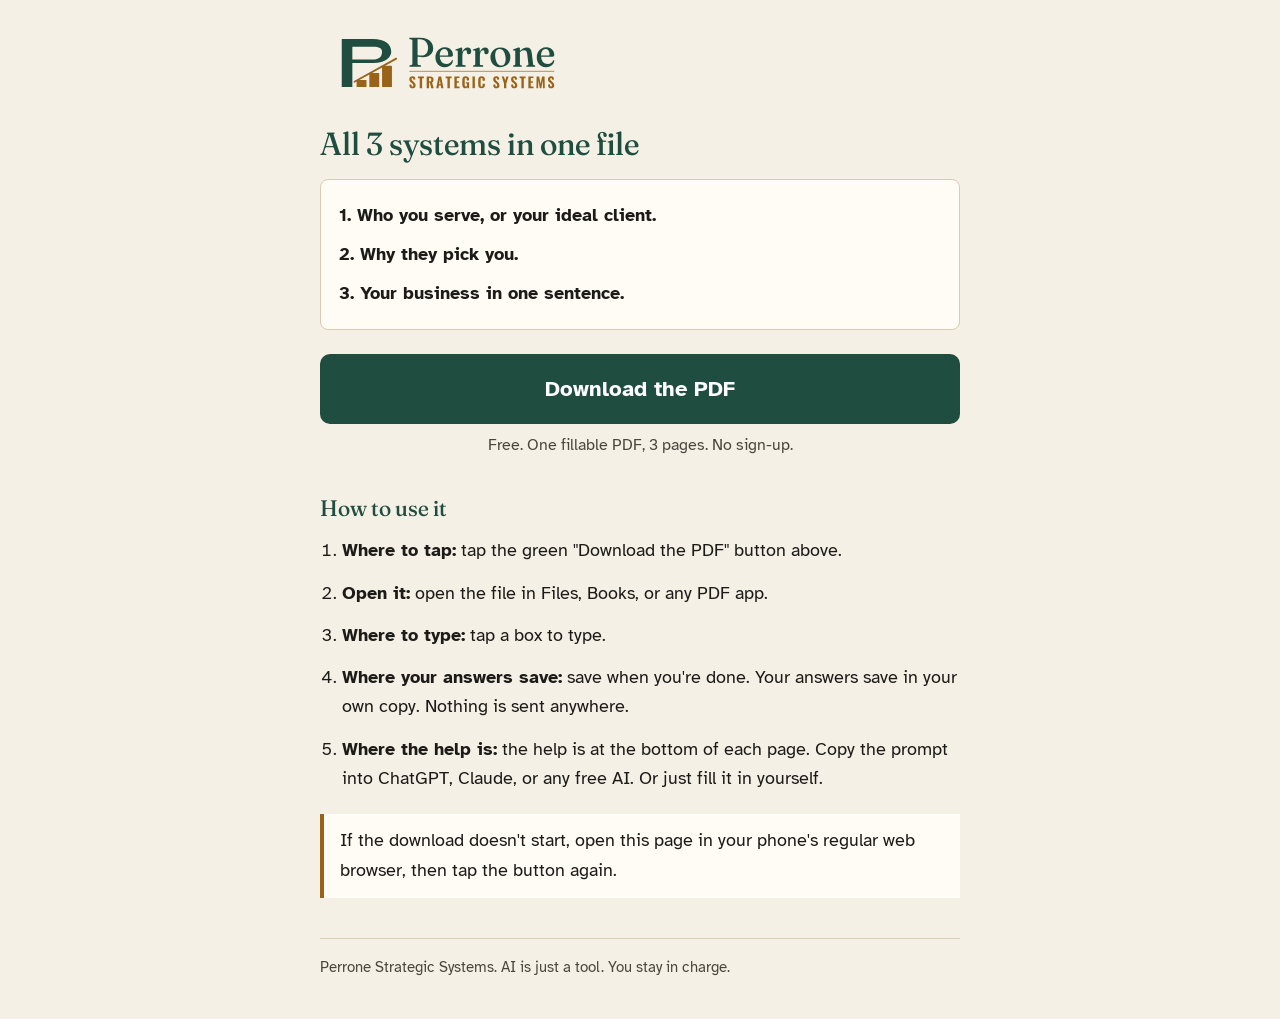
==== index.html @ 477505dc "PSS download page: all 3 systems PDF" ====
<!DOCTYPE html>
<html lang="en">
<head>
  <meta charset="utf-8">
  <meta name="viewport" content="width=device-width, initial-scale=1">
  <meta name="robots" content="noindex, nofollow">
  <title>All 3 systems in one file · Perrone Strategic Systems</title>
  <meta name="description" content="A free fillable PDF from Perrone Strategic Systems: who you serve, why they pick you, and your business in one sentence.">
  <link rel="icon" type="image/png" sizes="32x32" href="assets/img/favicon-32.png">
  <style>
    @font-face { font-family: "Fraunces"; src: url("assets/fonts/Fraunces-Display.woff2") format("woff2"); font-weight: 600 700; font-display: swap; }
    @font-face { font-family: "Atkinson Hyperlegible"; src: url("assets/fonts/AtkinsonHyperlegible-Regular.woff2") format("woff2"); font-weight: 400; font-display: swap; }
    @font-face { font-family: "Atkinson Hyperlegible"; src: url("assets/fonts/AtkinsonHyperlegible-Bold.woff2") format("woff2"); font-weight: 700; font-display: swap; }
    :root { --cream: #f5f0e6; --forest: #1f4d3f; --gold: #9a6418; --ink: #1c1b18; --paper: #fffcf6; --line: #d9cbb0; }
    * { box-sizing: border-box; }
    body { margin: 0; background: var(--cream); color: var(--ink); font-family: "Atkinson Hyperlegible", Arial, sans-serif; font-size: 1.15rem; line-height: 1.6; }
    .wrap { width: min(40rem, calc(100% - 2.5rem)); margin: 0 auto; padding: 1.25rem 0 2.5rem; }
    .logo { display: block; width: min(16rem, 70%); height: auto; margin-bottom: 1.25rem; }
    h1 { font-family: "Fraunces", Georgia, serif; color: var(--forest); font-size: 2rem; line-height: 1.15; margin: 0 0 1rem; }
    h2 { font-family: "Fraunces", Georgia, serif; color: var(--forest); font-size: 1.4rem; margin: 2rem 0 0.6rem; }
    .three { list-style: none; padding: 1rem 1.1rem; margin: 0 0 1.5rem; background: var(--paper); border: 1px solid var(--line); border-radius: 8px; font-weight: 700; }
    .three li { padding: 0.3rem 0; }
    .btn { display: block; text-align: center; background: var(--forest); color: #fff; text-decoration: none; font-weight: 700; font-size: 1.35rem; padding: 1.1rem 1rem; border-radius: 10px; min-height: 3.5rem; }
    .btn:focus-visible { outline: 3px solid var(--gold); outline-offset: 3px; }
    .small { font-size: 1rem; color: #4a463e; margin: 0.6rem 0 0; text-align: center; }
    ol.steps { padding-left: 1.4rem; margin: 0; }
    ol.steps li { margin: 0 0 0.8rem; }
    .note { background: var(--paper); border-left: 4px solid var(--gold); padding: 0.8rem 1rem; margin: 1.25rem 0 0; }
    footer { border-top: 1px solid var(--line); margin-top: 2.5rem; padding-top: 1rem; font-size: 0.95rem; color: #4a463e; }
  </style>
</head>
<body>
  <main class="wrap">
    <img class="logo" src="assets/img/horizontal-primary-transparent.svg" width="520" height="90" alt="Perrone Strategic Systems">
    <h1>All 3 systems in one file</h1>
    <ul class="three">
      <li>1. Who you serve, or your ideal client.</li>
      <li>2. Why they pick you.</li>
      <li>3. Your business in one sentence.</li>
    </ul>

    <a class="btn" href="all-3-systems.pdf" download="Three things I couldn't answer about my business (all 3 systems).pdf">Download the PDF</a>
    <p class="small">Free. One fillable PDF, 3 pages. No sign-up.</p>

    <h2>How to use it</h2>
    <ol class="steps">
      <li><strong>Where to tap:</strong> tap the green "Download the PDF" button above.</li>
      <li><strong>Open it:</strong> open the file in Files, Books, or any PDF app.</li>
      <li><strong>Where to type:</strong> tap a box to type.</li>
      <li><strong>Where your answers save:</strong> save when you're done. Your answers save in your own copy. Nothing is sent anywhere.</li>
      <li><strong>Where the help is:</strong> the help is at the bottom of each page. Copy the prompt into ChatGPT, Claude, or any free AI. Or just fill it in yourself.</li>
    </ol>
    <p class="note">If the download doesn't start, open this page in your phone's regular web browser, then tap the button again.</p>

    <footer>Perrone Strategic Systems. AI is just a tool. You stay in charge.</footer>
  </main>
</body>
</html>
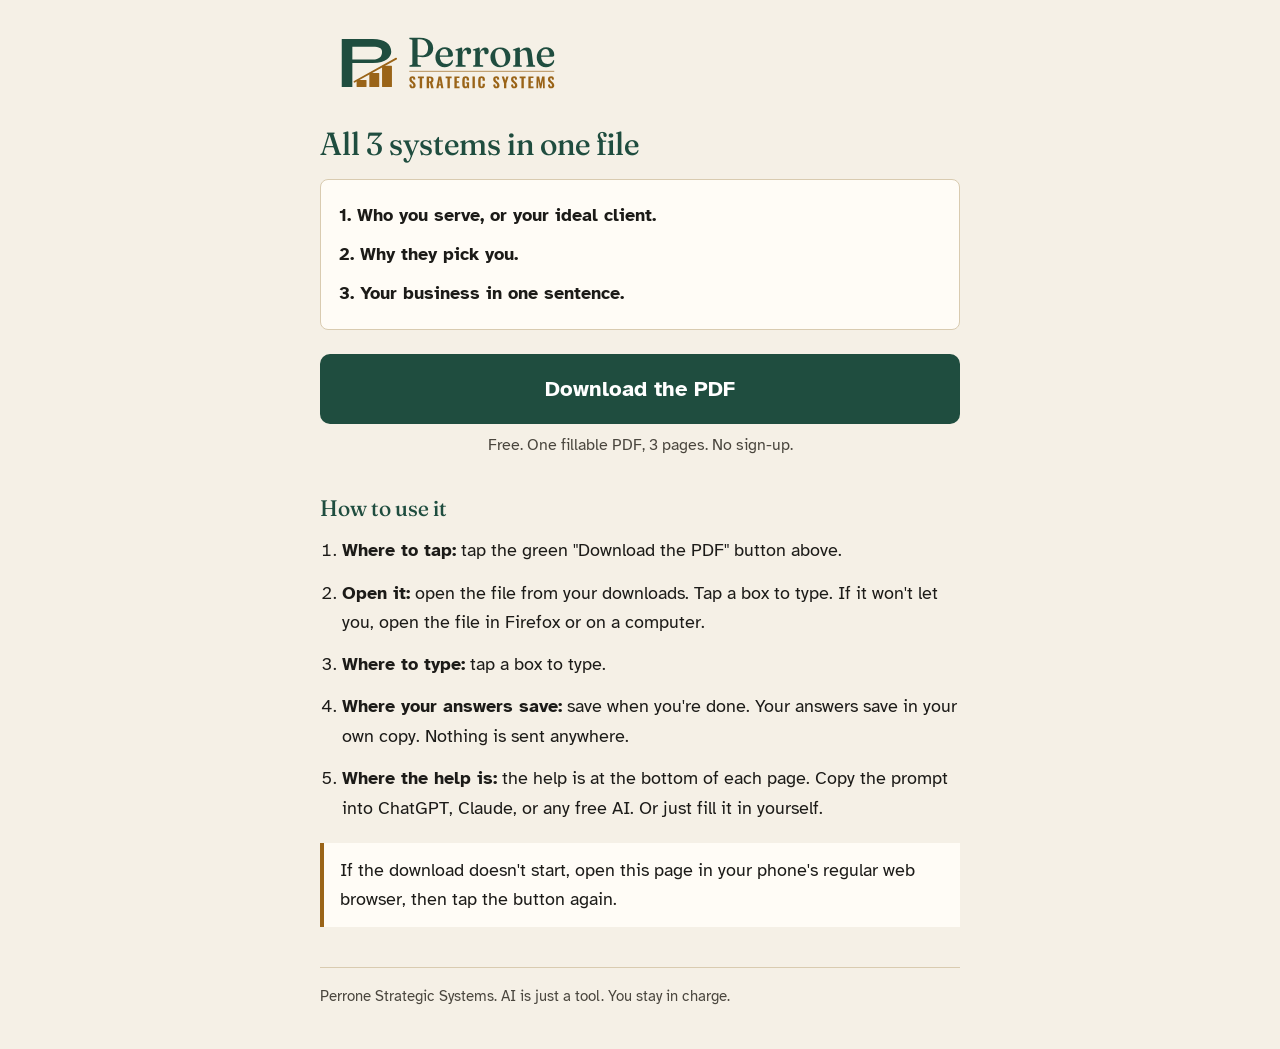
==== commit 39ca608e: "Candidate: coaching panel cleanup (not live; Mirror wording PASS; phone test pending)" ====
--- a/index.html
+++ b/index.html
@@ -45,7 +45,7 @@
     <h2>How to use it</h2>
     <ol class="steps">
       <li><strong>Where to tap:</strong> tap the green "Download the PDF" button above.</li>
-      <li><strong>Open it:</strong> open the file in Files, Books, or any PDF app.</li>
+      <li><strong>Open it:</strong> open the file from your downloads. Tap a box to type. If it won't let you, open the file in Firefox or on a computer.</li>
       <li><strong>Where to type:</strong> tap a box to type.</li>
       <li><strong>Where your answers save:</strong> save when you're done. Your answers save in your own copy. Nothing is sent anywhere.</li>
       <li><strong>Where the help is:</strong> the help is at the bottom of each page. Copy the prompt into ChatGPT, Claude, or any free AI. Or just fill it in yourself.</li>
